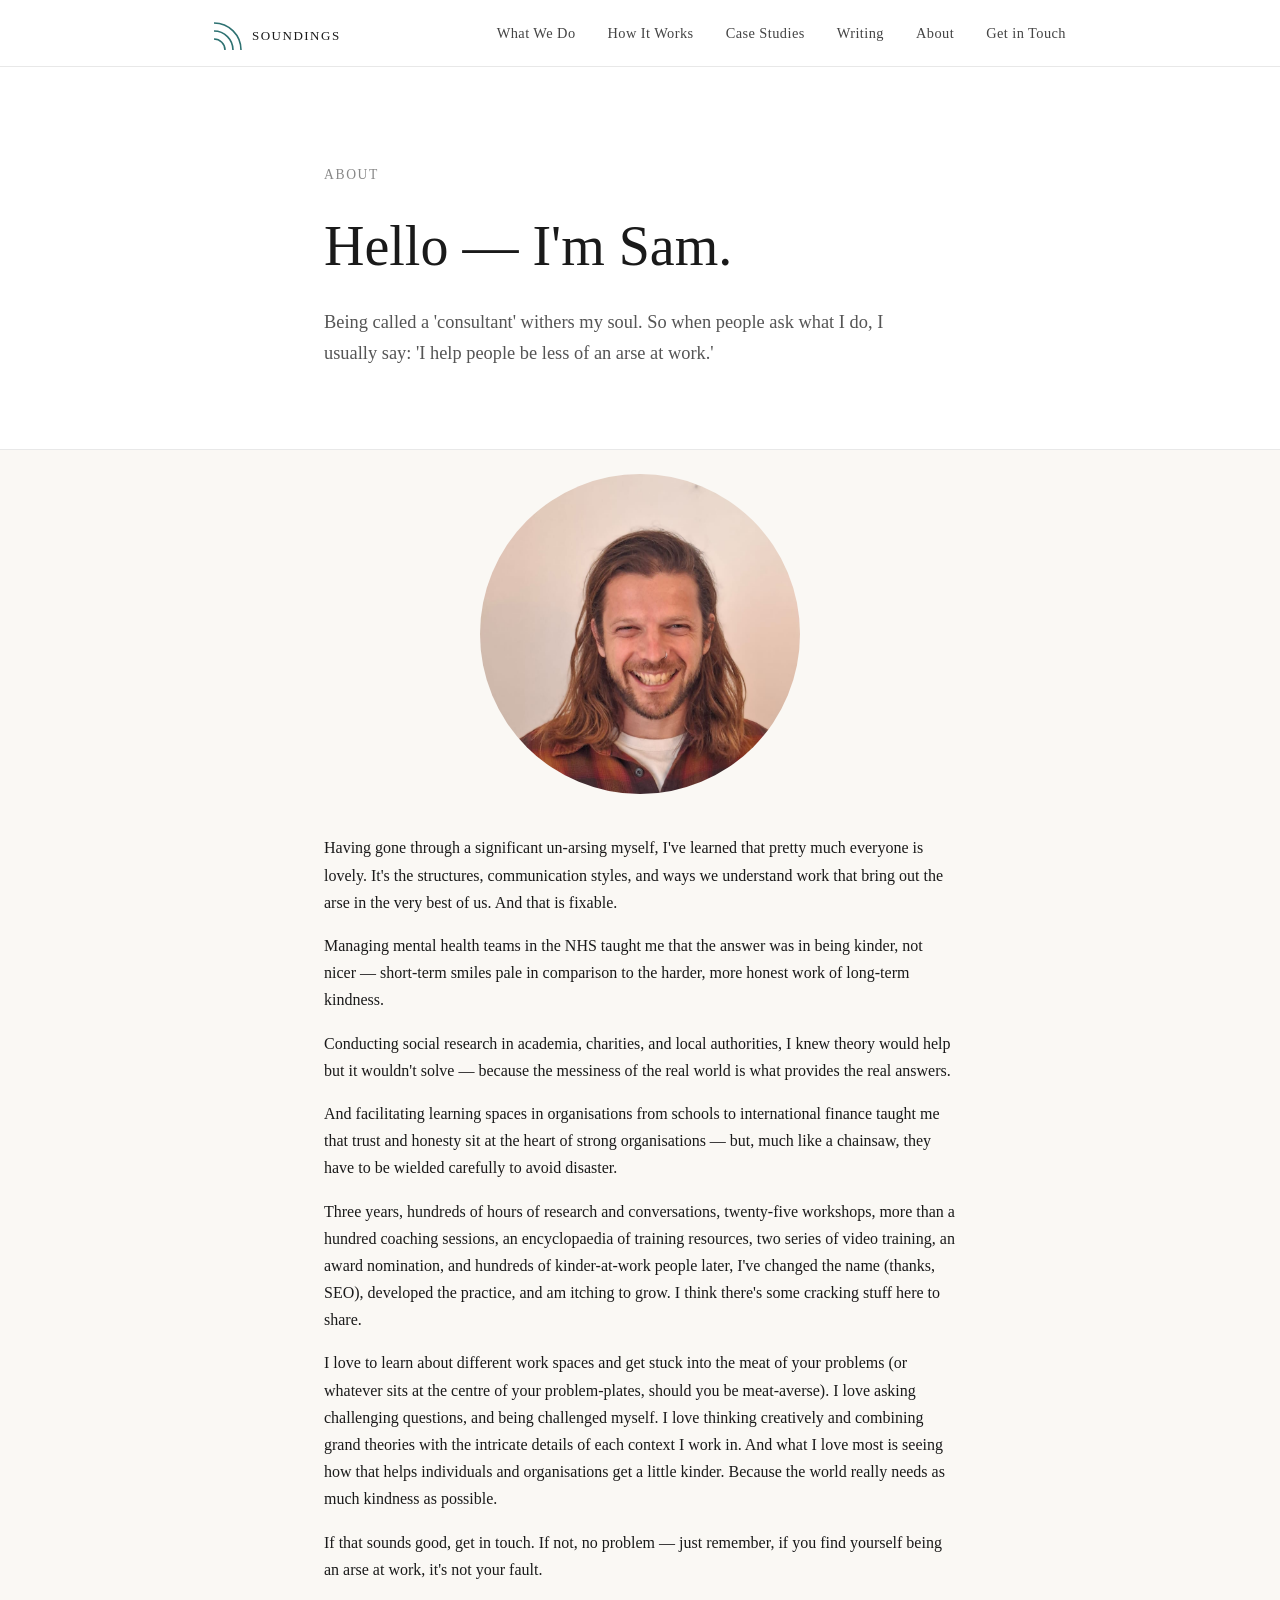
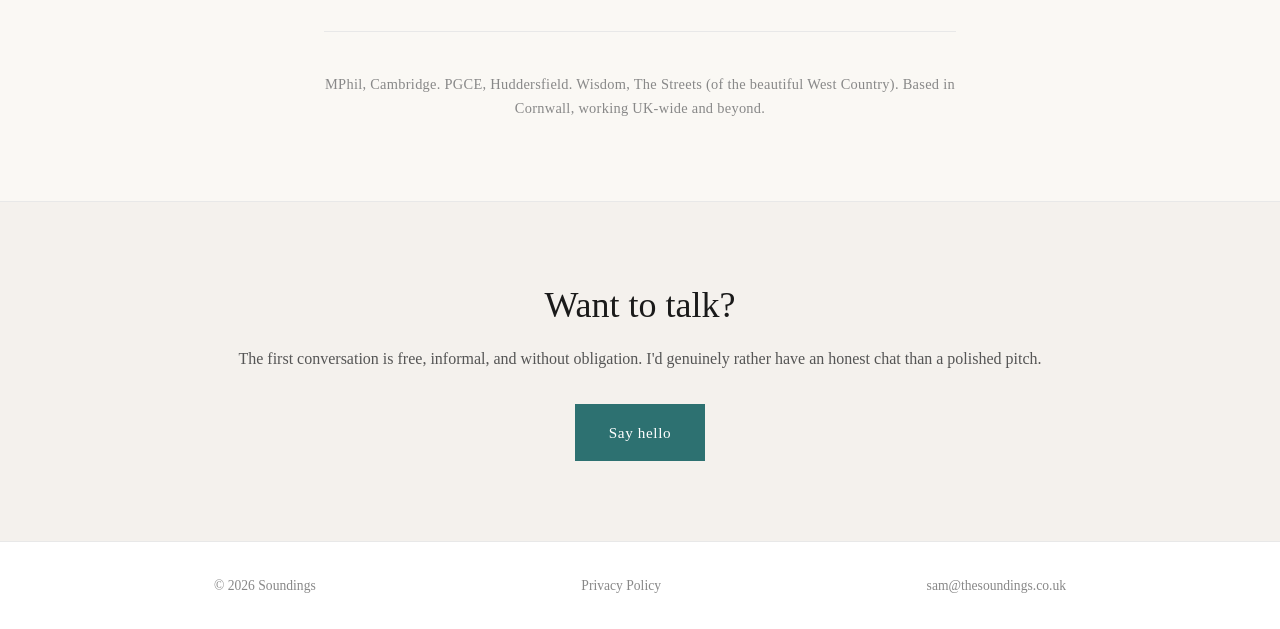
==== about.html @ e71f7541 "Re-add Schema markup and canonical tags (lost in page updates) Co-Authored-By: Claude Sonnet 4.6 <no" ====
<!DOCTYPE html>
<html lang="en">
<head>
  <meta charset="UTF-8" />
  <meta name="viewport" content="width=device-width, initial-scale=1.0" />
  <title>About — Soundings</title>
  <meta name="description" content="About Sam Kammerling — founder of Soundings. Years in the NHS, charities, and mental health work, distilled into a practice for kinder workplaces." />
  <link rel="canonical" href="https://thesoundings.co.uk/about.html" />
  <link rel="stylesheet" href="style.css" />
  <script type="application/ld+json">
  {
    "@context": "https://schema.org",
    "@type": "Person",
    "name": "Sam Kammerling",
    "jobTitle": "Organisational Development Practitioner",
    "description": "Founder of Soundings. Background in NHS mental health management, social research, and learning facilitation. MPhil, Cambridge. Based in Cornwall, working UK-wide.",
    "url": "https://thesoundings.co.uk/about.html",
    "email": "sam@thesoundings.co.uk",
    "worksFor": {
      "@type": "Organization",
      "name": "Soundings",
      "url": "https://thesoundings.co.uk"
    },
    "alumniOf": [
      {
        "@type": "EducationalOrganization",
        "name": "University of Cambridge"
      },
      {
        "@type": "EducationalOrganization",
        "name": "University of Huddersfield"
      }
    ],
    "address": {
      "@type": "PostalAddress",
      "addressRegion": "Cornwall",
      "addressCountry": "GB"
    }
  }
  </script>
</head>
<body>

  <nav>
    <div class="nav-inner">
      <a href="index.html" class="nav-logo">
        <svg width="180" height="34" viewBox="0 0 180 34" fill="none" xmlns="http://www.w3.org/2000/svg" role="img" aria-label="Soundings">
          <path d="M 0 23 A 11 11 0 0 1 11 34" stroke="#2d7171" stroke-width="1.6" stroke-linecap="round"/>
          <path d="M 0 15 A 19 19 0 0 1 19 34" stroke="#2d7171" stroke-width="1.6" stroke-linecap="round"/>
          <path d="M 0 7  A 27 27 0 0 1 27 34" stroke="#2d7171" stroke-width="1.6" stroke-linecap="round"/>
          <text x="38" y="24" font-family="Georgia, serif" font-size="13" fill="#1a1a1a" letter-spacing="1.5">SOUNDINGS</text>
        </svg>
      </a>
      <ul class="nav-links">
        <li><a href="what-we-do.html">What We Do</a></li>
        <li><a href="how-it-works.html">How It Works</a></li>
        <li><a href="case-studies.html">Case Studies</a></li>
        <li><a href="writing.html">Writing</a></li>
        <li><a href="about.html">About</a></li>
        <li><a href="contact.html">Get in Touch</a></li>
      </ul>
    </div>
  </nav>

  <section class="hero">
    <div class="container" style="max-width: 680px;">
      <p class="hero-eyebrow">About</p>
      <h1>Hello — I'm Sam.</h1>
      <p class="hero-sub">Being called a 'consultant' withers my soul. So when people ask what I do, I usually say: 'I help people be less of an arse at work.'</p>
    </div>
  </section>

  <section style="padding-top: 1.5rem; background: #faf8f4;">
    <div class="container" style="max-width: 680px;">

      <div style="display: flex; justify-content: center; margin-bottom: 2.5rem;">
        <div class="profile-photo-wrap">
          <img src="sam.jpg" alt="Sam Kammerling, founder of Soundings" class="profile-photo" />
        </div>
      </div>

      <p>Having gone through a significant un-arsing myself, I've learned that pretty much everyone is lovely. It's the structures, communication styles, and ways we understand work that bring out the arse in the very best of us. And that is fixable.</p>

      <p>Managing mental health teams in the NHS taught me that the answer was in being kinder, not nicer — short-term smiles pale in comparison to the harder, more honest work of long-term kindness.</p>

      <p>Conducting social research in academia, charities, and local authorities, I knew theory would help but it wouldn't solve — because the messiness of the real world is what provides the real answers.</p>

      <p>And facilitating learning spaces in organisations from schools to international finance taught me that trust and honesty sit at the heart of strong organisations — but, much like a chainsaw, they have to be wielded carefully to avoid disaster.</p>

      <p>Three years, hundreds of hours of research and conversations, twenty-five workshops, more than a hundred coaching sessions, an encyclopaedia of training resources, two series of video training, an award nomination, and hundreds of kinder-at-work people later, I've changed the name (thanks, SEO), developed the practice, and am itching to grow. I think there's some cracking stuff here to share.</p>

      <p>I love to learn about different work spaces and get stuck into the meat of your problems (or whatever sits at the centre of your problem-plates, should you be meat-averse). I love asking challenging questions, and being challenged myself. I love thinking creatively and combining grand theories with the intricate details of each context I work in. And what I love most is seeing how that helps individuals and organisations get a little kinder. Because the world really needs as much kindness as possible.</p>

      <p>If that sounds good, get in touch. If not, no problem — just remember, if you find yourself being an arse at work, it's not your fault.</p>

      <hr class="divider" style="margin-top: 3rem;" />

      <p class="credentials">MPhil, Cambridge. PGCE, Huddersfield. Wisdom, The Streets (of the beautiful West Country). Based in Cornwall, working UK-wide and beyond.</p>

    </div>
  </section>

  <section class="cta-section">
    <div class="container">
      <h2>Want to talk?</h2>
      <p>The first conversation is free, informal, and without obligation. I'd genuinely rather have an honest chat than a polished pitch.</p>
      <a href="contact.html" class="btn btn-primary">Say hello</a>
    </div>
  </section>

  <footer>
    <div class="footer-inner">
      <span>© 2026 Soundings</span>
      <span><a href="privacy.html">Privacy Policy</a></span>
      <span><a href="mailto:sam@thesoundings.co.uk">sam@thesoundings.co.uk</a></span>
    </div>
  </footer>

</body>
</html>
---- style.css ----
/* ===== RESET & BASE ===== */
*, *::before, *::after { box-sizing: border-box; margin: 0; padding: 0; }

html { font-size: 16px; scroll-behavior: smooth; }

body {
  font-family: 'Georgia', serif;
  color: #1a1a1a;
  background: #fff;
  line-height: 1.7;
}

img { max-width: 100%; display: block; }

a { color: inherit; text-decoration: none; }

/* ===== TYPOGRAPHY ===== */
h1, h2, h3, h4 {
  font-family: 'Georgia', serif;
  font-weight: normal;
  line-height: 1.3;
}

h1 { font-size: clamp(2rem, 5vw, 3.5rem); }
h2 { font-size: clamp(1.5rem, 3vw, 2.25rem); margin-bottom: 1rem; }
h3 { font-size: 1.25rem; margin-bottom: 0.5rem; }

p { margin-bottom: 1rem; }
p:last-child { margin-bottom: 0; }

/* ===== LAYOUT ===== */
.container {
  max-width: 900px;
  margin: 0 auto;
  padding: 0 1.5rem;
}

section { padding: 5rem 0; }

/* ===== NAV ===== */
nav {
  position: sticky;
  top: 0;
  background: #fff;
  border-bottom: 1px solid #e8e8e8;
  z-index: 100;
  padding: 1rem 0;
}

.nav-inner {
  display: flex;
  align-items: center;
  justify-content: space-between;
  max-width: 900px;
  margin: 0 auto;
  padding: 0 1.5rem;
}

.nav-logo {
  display: flex;
  align-items: center;
  line-height: 0;
}

.nav-links {
  display: flex;
  gap: 2rem;
  list-style: none;
}

.nav-links a {
  font-size: 0.9rem;
  letter-spacing: 0.03em;
  color: #444;
  transition: color 0.2s;
}

.nav-links a:hover { color: #1a1a1a; }

/* ===== HERO SPLIT ===== */
.hero-split {
  display: flex;
  align-items: center;
  gap: 4rem;
}

.hero-text {
  flex: 1;
  min-width: 0;
}

.hero-photo-wrap {
  width: 340px;
  height: 340px;
  border-radius: 50%;
  overflow: hidden;
  flex-shrink: 0;
  box-shadow: 0 0 0 6px #f4f1ed;
}

.hero-video-wrap {
  max-width: 680px;
  width: 100%;
}

.hero-photo-wrap img {
  width: 100%;
  height: 100%;
  object-fit: cover;
  object-position: center 25%;
  display: block;
  transform: scale(1.2);
  transform-origin: center 30%;
}

/* ===== HERO ===== */
.hero {
  padding: 6rem 0 5rem;
  border-bottom: 1px solid #e8e8e8;
}

.hero-eyebrow {
  font-size: 0.85rem;
  letter-spacing: 0.12em;
  text-transform: uppercase;
  color: #888;
  margin-bottom: 1.5rem;
}

.hero h1 { margin-bottom: 1.5rem; max-width: 700px; }

.hero-sub {
  font-size: 1.15rem;
  color: #555;
  max-width: 580px;
  margin-bottom: 2.5rem;
}

/* ===== BUTTONS ===== */
.btn {
  display: inline-block;
  padding: 0.85rem 2rem;
  font-size: 0.95rem;
  letter-spacing: 0.04em;
  cursor: pointer;
  transition: background 0.2s, color 0.2s;
  border: 2px solid #1a1a1a;
}

.btn-primary {
  background: #2d7171;
  color: #fff;
  border-color: #2d7171;
}

.btn-primary:hover {
  background: #235959;
}

.btn-secondary {
  background: transparent;
  color: #1a1a1a;
  margin-left: 1rem;
}

.btn-secondary:hover {
  background: #f5f5f5;
}

/* ===== STAT STRIP ===== */
.stats {
  background: #f7f7f7;
  padding: 3.5rem 0;
  border-top: 1px solid #e8e8e8;
  border-bottom: 1px solid #e8e8e8;
}

.stats-grid {
  display: grid;
  grid-template-columns: repeat(auto-fit, minmax(180px, 1fr));
  gap: 2rem;
  text-align: center;
}

.stat-number {
  font-size: 2.5rem;
  font-weight: bold;
  display: block;
  margin-bottom: 0.25rem;
}

.stat-label {
  font-size: 0.9rem;
  color: #666;
}

/* ===== WHAT WE DO (homepage preview) ===== */
.services-grid {
  display: grid;
  grid-template-columns: repeat(auto-fit, minmax(240px, 1fr));
  gap: 2rem;
  margin-top: 2.5rem;
}

.service-card {
  padding: 2rem;
  background: #faf8f4;
  border: 1px solid #e0dcd6;
  transition: border-color 0.2s;
}

.service-card:hover {
  border-color: #2d7171;
}

.service-card h3 { margin-bottom: 0.75rem; }

.service-card p { color: #555; font-size: 0.95rem; }

/* ===== ABOUT STRIP ===== */
.about-strip {
  background: #1a4545;
  color: #fff;
}

.about-strip h2 { color: #fff; }

.about-strip p { color: #ccc; }

.about-strip .btn {
  border-color: #fff;
  color: #fff;
  margin-top: 1.5rem;
}

.about-strip .btn:hover {
  background: #fff;
  color: #1a1a1a;
}

.about-strip-inner {
  display: flex;
  align-items: center;
  gap: 2.5rem;
}

.about-strip-photo {
  width: 150px;
  height: 150px;
  border-radius: 50%;
  overflow: hidden;
  flex-shrink: 0;
  border: 3px solid rgba(255,255,255,0.25);
}

.about-strip-photo img {
  width: 100%;
  height: 100%;
  object-fit: cover;
  object-position: center 25%;
  display: block;
  transform: scale(1.2);
  transform-origin: center 30%;
}

/* ===== TESTIMONIAL ===== */
.testimonial-section { background: #f4f1ed; }

blockquote {
  font-size: 1.2rem;
  font-style: italic;
  color: #333;
  border-left: 3px solid #2d7171;
  padding-left: 1.5rem;
  margin-bottom: 1rem;
  max-width: 680px;
}

.quote-attr {
  font-size: 0.85rem;
  color: #888;
  letter-spacing: 0.05em;
}

/* ===== CTA SECTION ===== */
.cta-section {
  background: #f4f1ed;
  border-top: 1px solid #e8e8e8;
  text-align: center;
  padding: 5rem 0;
}

.cta-section h2 { margin-bottom: 1rem; }
.cta-section p { color: #555; margin-bottom: 2rem; }

/* ===== FOOTER ===== */
footer {
  border-top: 1px solid #e8e8e8;
  padding: 2rem 0;
  font-size: 0.85rem;
  color: #888;
}

.footer-inner {
  display: flex;
  justify-content: space-between;
  align-items: center;
  max-width: 900px;
  margin: 0 auto;
  padding: 0 1.5rem;
}

/* ===== WHAT WE DO PAGE ===== */
.offering { padding: 3rem 0; }
.offering h2 {
  margin-bottom: 1rem;
  border-left: 3px solid #2d7171;
  padding-left: 0.75rem;
}
.offering-list { margin: 1rem 0 1rem 1.5rem; color: #555; }
.offering-list li { margin-bottom: 0.4rem; }

.divider { border: none; border-top: 1px solid #e8e8e8; margin: 0; }

/* ===== HOW IT WORKS PAGE ===== */
.steps { padding: 1rem 0; }

.step {
  display: flex;
  gap: 2rem;
  padding: 3rem 0;
  border-bottom: 1px solid #e8e8e8;
}

.step:last-child { border-bottom: none; }

.step-number {
  font-size: 2rem;
  font-weight: bold;
  color: #e0e0e0;
  min-width: 3rem;
  line-height: 1;
  padding-top: 0.2rem;
}

.step-content h3 { margin-bottom: 0.75rem; }
.step-content p { color: #555; }

/* ===== ABOUT PAGE ===== */
.photo-placeholder {
  width: 200px;
  height: 200px;
  background: #e8e8e8;
  border: 2px dashed #bbb;
  display: flex;
  align-items: center;
  justify-content: center;
  text-align: center;
  color: #888;
  font-size: 0.85rem;
  margin: 0 0 3rem 0;
  border-radius: 50%;
}

.profile-photo-wrap {
  width: 320px;
  height: 320px;
  border-radius: 50%;
  overflow: hidden;
  flex-shrink: 0;
}

.profile-photo {
  width: 100%;
  height: 100%;
  object-fit: cover;
  object-position: center 25%;
  display: block;
  transform: scale(1.2);
  transform-origin: center 30%;
}

.about-list {
  margin: 1rem 0 1rem 1.5rem;
  color: #555;
}

.about-list li {
  margin-bottom: 0.6rem;
  color: #b25c00;
  background: #fff8ef;
  padding: 0.4rem 0.6rem;
  border-left: 3px solid #d99020;
  list-style: none;
  font-size: 0.95rem;
}

.credentials {
  font-size: 0.9rem;
  color: #888;
  text-align: center;
  margin-top: 2.5rem;
  letter-spacing: 0.02em;
}

/* ===== HOMEPAGE OUTCOMES SECTION ===== */
.outcomes-section {
  padding: 5rem 0;
  border-top: 1px solid #e8e8e8;
  border-bottom: 1px solid #e8e8e8;
}

.outcomes-intro {
  color: #555;
  max-width: 620px;
  font-size: 1.05rem;
  margin-bottom: 2.5rem;
}

.outcomes-list {
  list-style: none;
  padding: 0;
  display: grid;
  gap: 1rem;
  max-width: 720px;
  counter-reset: outcomes;
}

.outcomes-list li {
  padding: 1.1rem 1.4rem;
  background: #faf8f4;
  border-left: 3px solid #2d7171;
  font-size: 1.05rem;
  color: #1a1a1a;
  counter-increment: outcomes;
  display: flex;
  align-items: center;
  gap: 1rem;
}

.outcomes-list li::before {
  content: counter(outcomes);
  font-size: 1.8rem;
  font-weight: bold;
  color: #2d7171;
  min-width: 1.5rem;
  flex-shrink: 0;
  line-height: 1;
  opacity: 0.7;
}

/* ===== PULL QUOTE ===== */
.pull-quote-section {
  padding: 3.5rem 0;
  background: #f4f1ed;
  border-top: 1px solid #e8e8e8;
  border-bottom: 1px solid #e8e8e8;
}

.pull-quote {
  font-size: clamp(1.1rem, 2.5vw, 1.4rem);
  border-left: none;
  padding-left: 0;
  text-align: center;
  max-width: 100%;
  color: #1a1a1a;
}

/* ===== TESTIMONIAL CAROUSEL ===== */
.testimonial-carousel {
  display: grid;
  position: relative;
}

.testimonial-carousel .testimonial {
  grid-area: 1 / 1;
  opacity: 0;
  visibility: hidden;
  transition: opacity 0.4s ease, visibility 0.4s;
}

.testimonial-carousel .testimonial.active {
  opacity: 1;
  visibility: visible;
}

.testimonial-dots {
  display: flex;
  gap: 0.6rem;
  justify-content: flex-start;
  margin-top: 2rem;
  padding-left: 0;
  list-style: none;
}

.testimonial-dots .dot {
  width: 10px;
  height: 10px;
  border-radius: 50%;
  background: #ccc;
  border: none;
  cursor: pointer;
  padding: 0;
  transition: background 0.2s;
}

.testimonial-dots .dot.active {
  background: #2d7171;
}

.testimonial-dots .dot:hover {
  background: #888;
}

@media (prefers-reduced-motion: reduce) {
  .testimonial-carousel .testimonial {
    transition: none;
  }
}

@media (max-width: 600px) {
  .testimonial-dots .dot {
    width: 16px;
    height: 16px;
  }
}

/* ===== CASE STUDIES PAGE ===== */
.case-study { padding: 3rem 0; }
.case-study h2 { margin-bottom: 1rem; }
.case-study p { color: #444; margin-bottom: 0.85rem; }

.case-study-tag {
  font-size: 0.8rem;
  letter-spacing: 0.1em;
  text-transform: uppercase;
  color: #888;
  margin-bottom: 0.75rem;
}

/* ===== VIDEO FEATURES ===== */
.video-features {
  margin-bottom: 1rem;
}

.video-feature {
  display: flex;
  align-items: center;
  gap: 2.5rem;
  padding: 2.5rem 0;
  border-bottom: 1px solid #e8e8e8;
}

.video-feature:last-child {
  border-bottom: none;
}

.video-feature--reverse {
  flex-direction: row-reverse;
}

.video-feature-video {
  flex: 0 0 52%;
}

.video-feature-text h3 {
  margin-bottom: 0.75rem;
}

.video-feature-text p {
  color: #555;
}

@media (max-width: 700px) {
  .video-feature,
  .video-feature--reverse {
    flex-direction: column;
  }
  .video-feature-video {
    flex: none;
    width: 100%;
  }
}

/* ===== WRITING INDEX THUMBNAILS ===== */
.writing-thumb {
  width: 160px;
  height: 120px;
  object-fit: cover;
  display: block;
  margin-bottom: 1rem;
}

/* ===== ARTICLE FIGURES ===== */
.article-figure {
  margin: 2rem 0;
}
.article-figure img {
  width: 100%;
  display: block;
}
.article-figure figcaption {
  font-size: 0.8rem;
  color: #888;
  margin-top: 0.5rem;
  font-style: italic;
  line-height: 1.5;
}

/* ===== CONTACT PAGE ===== */
.contact-layout {
  display: grid;
  grid-template-columns: 1fr 320px;
  gap: 4rem;
  align-items: start;
}

.form-group { margin-bottom: 1.5rem; }

.form-group label {
  display: block;
  font-size: 0.9rem;
  font-weight: bold;
  margin-bottom: 0.4rem;
}

.form-group input,
.form-group textarea {
  width: 100%;
  padding: 0.75rem 1rem;
  border: 1px solid #ccc;
  font-family: inherit;
  font-size: 1rem;
  color: #1a1a1a;
  background: #fff;
  transition: border-color 0.2s;
}

.form-group input:focus,
.form-group textarea:focus {
  outline: none;
  border-color: #1a1a1a;
}

.contact-info h3 { margin-bottom: 1rem; }
.contact-info p { color: #555; font-size: 0.95rem; }

/* ===== RESPONSIVE ===== */
@media (max-width: 600px) {
  .nav-links { display: none; }
  .btn-secondary { display: none; }
  .footer-inner { flex-direction: column; gap: 0.5rem; text-align: center; }
  .about-strip-inner { flex-direction: column; text-align: center; }
  .hero-split { flex-direction: column; gap: 2rem; }
  .hero-photo-wrap { width: 200px; height: 200px; }
  .video-grid { grid-template-columns: 1fr !important; }
}
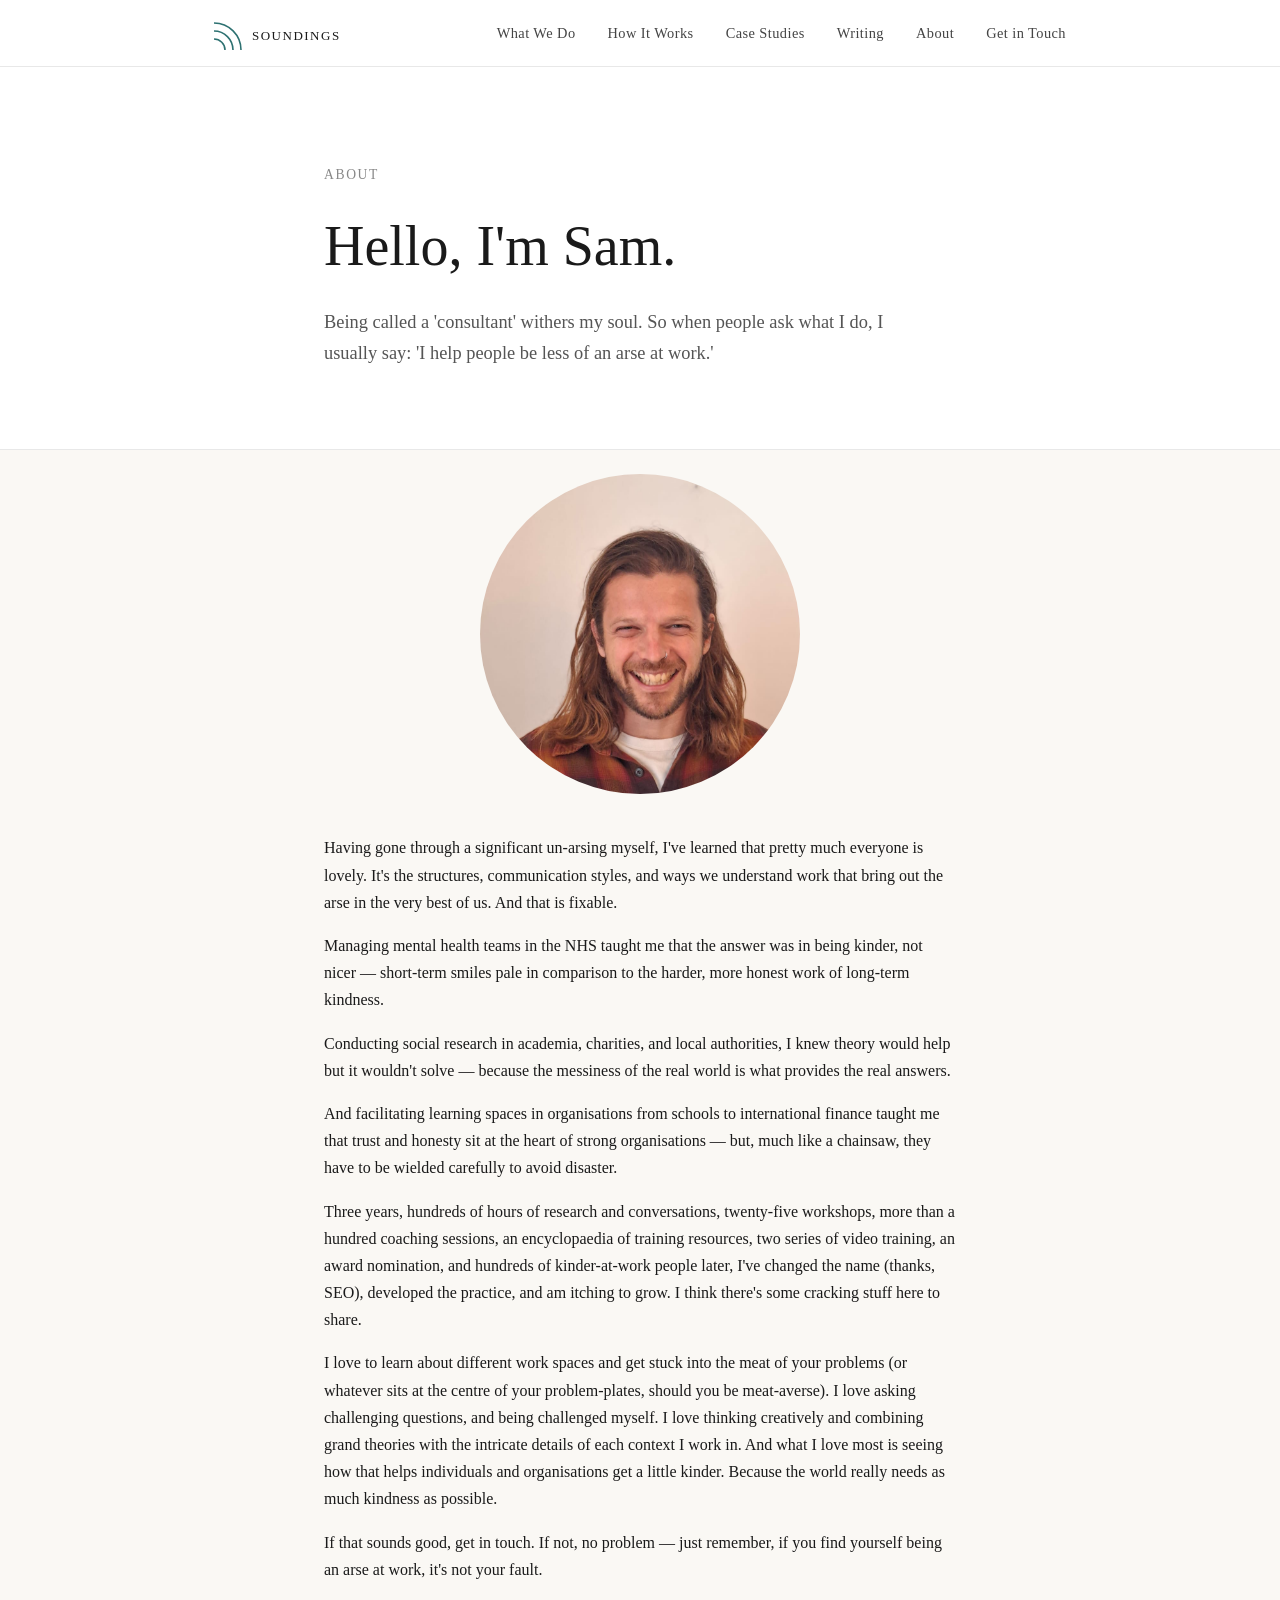
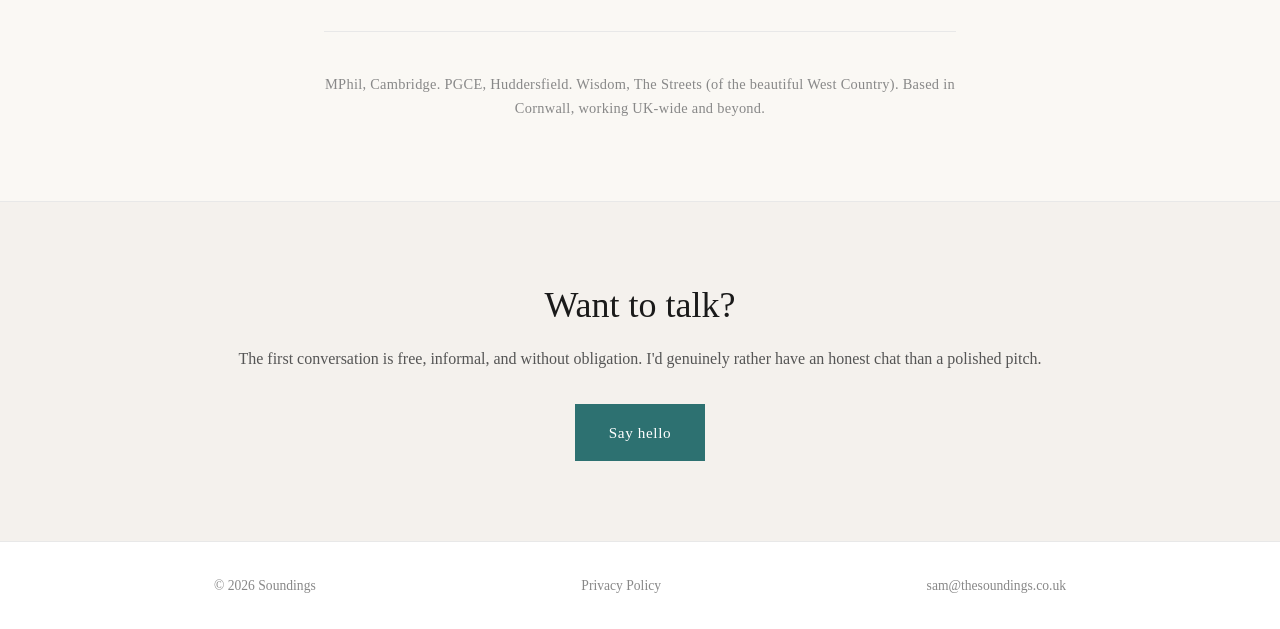
==== commit 4b605486: "Fix About page H1 — comma not em dash" ====
--- a/about.html
+++ b/about.html
@@ -5,39 +5,8 @@
   <meta name="viewport" content="width=device-width, initial-scale=1.0" />
   <title>About — Soundings</title>
   <meta name="description" content="About Sam Kammerling — founder of Soundings. Years in the NHS, charities, and mental health work, distilled into a practice for kinder workplaces." />
-  <link rel="canonical" href="https://thesoundings.co.uk/about.html" />
+  <link rel="icon" href="favicon.svg" type="image/svg+xml">
   <link rel="stylesheet" href="style.css" />
-  <script type="application/ld+json">
-  {
-    "@context": "https://schema.org",
-    "@type": "Person",
-    "name": "Sam Kammerling",
-    "jobTitle": "Organisational Development Practitioner",
-    "description": "Founder of Soundings. Background in NHS mental health management, social research, and learning facilitation. MPhil, Cambridge. Based in Cornwall, working UK-wide.",
-    "url": "https://thesoundings.co.uk/about.html",
-    "email": "sam@thesoundings.co.uk",
-    "worksFor": {
-      "@type": "Organization",
-      "name": "Soundings",
-      "url": "https://thesoundings.co.uk"
-    },
-    "alumniOf": [
-      {
-        "@type": "EducationalOrganization",
-        "name": "University of Cambridge"
-      },
-      {
-        "@type": "EducationalOrganization",
-        "name": "University of Huddersfield"
-      }
-    ],
-    "address": {
-      "@type": "PostalAddress",
-      "addressRegion": "Cornwall",
-      "addressCountry": "GB"
-    }
-  }
-  </script>
 </head>
 <body>
 
@@ -65,7 +34,7 @@
   <section class="hero">
     <div class="container" style="max-width: 680px;">
       <p class="hero-eyebrow">About</p>
-      <h1>Hello — I'm Sam.</h1>
+      <h1>Hello, I'm Sam.</h1>
       <p class="hero-sub">Being called a 'consultant' withers my soul. So when people ask what I do, I usually say: 'I help people be less of an arse at work.'</p>
     </div>
   </section>
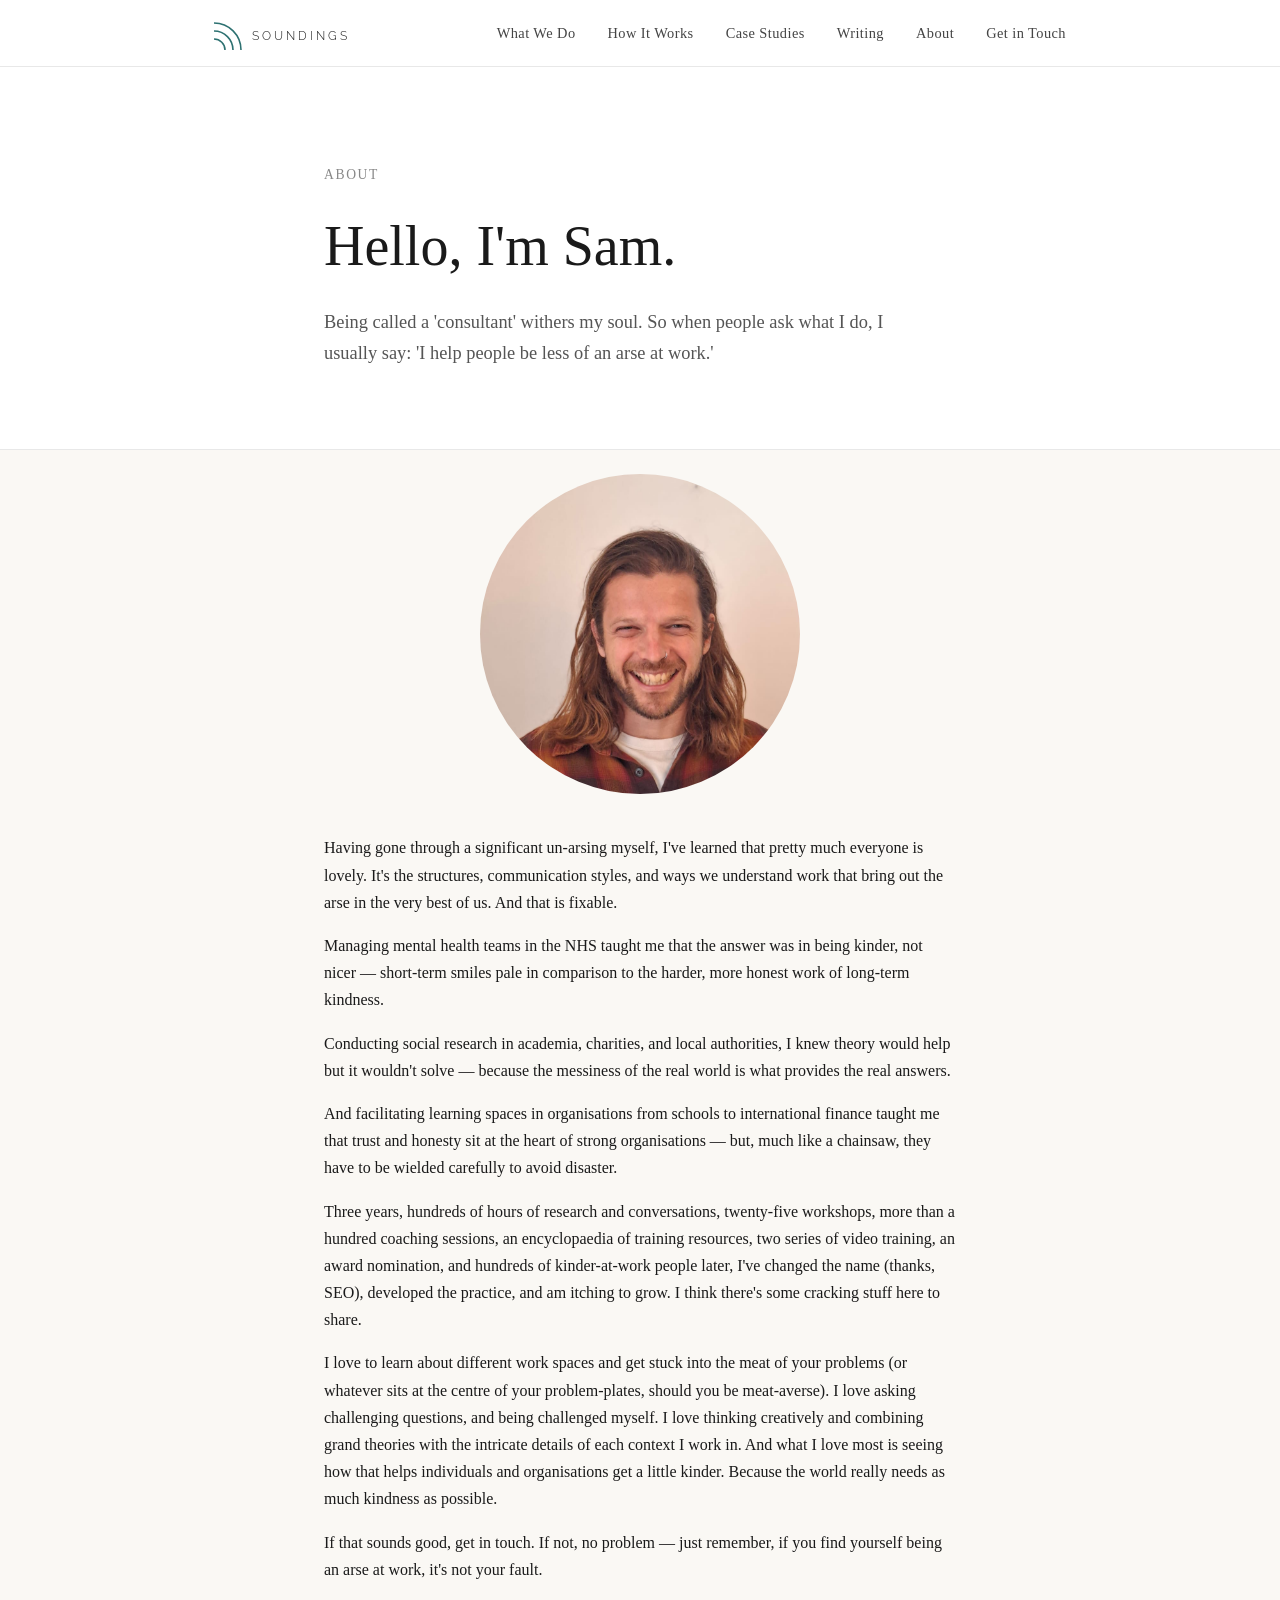
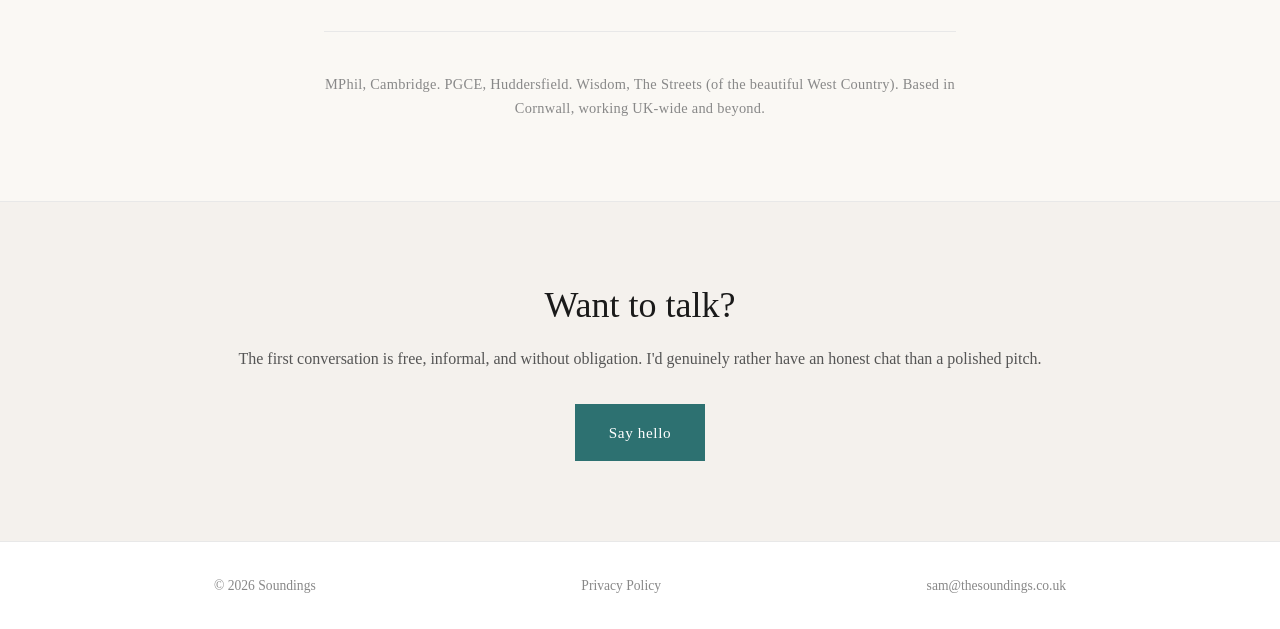
==== commit c96da3b0: "Switch logo font to Raleway Light Loads Raleway 300 via Google Fonts on all pages. Updates nav SVG t" ====
--- a/about.html
+++ b/about.html
@@ -5,6 +5,9 @@
   <meta name="viewport" content="width=device-width, initial-scale=1.0" />
   <title>About — Soundings</title>
   <meta name="description" content="About Sam Kammerling — founder of Soundings. Years in the NHS, charities, and mental health work, distilled into a practice for kinder workplaces." />
+  <link rel="preconnect" href="https://fonts.googleapis.com">
+  <link rel="preconnect" href="https://fonts.gstatic.com" crossorigin>
+  <link href="https://fonts.googleapis.com/css2?family=Raleway:wght@300&display=swap" rel="stylesheet">
   <link rel="icon" href="favicon.svg" type="image/svg+xml">
   <link rel="stylesheet" href="style.css" />
 </head>
@@ -17,7 +20,7 @@
           <path d="M 0 23 A 11 11 0 0 1 11 34" stroke="#2d7171" stroke-width="1.6" stroke-linecap="round"/>
           <path d="M 0 15 A 19 19 0 0 1 19 34" stroke="#2d7171" stroke-width="1.6" stroke-linecap="round"/>
           <path d="M 0 7  A 27 27 0 0 1 27 34" stroke="#2d7171" stroke-width="1.6" stroke-linecap="round"/>
-          <text x="38" y="24" font-family="Georgia, serif" font-size="13" fill="#1a1a1a" letter-spacing="1.5">SOUNDINGS</text>
+          <text x="38" y="24" font-family="'Raleway', sans-serif" font-weight="300" font-size="12" fill="#1a1a1a" letter-spacing="3">SOUNDINGS</text>
         </svg>
       </a>
       <ul class="nav-links">
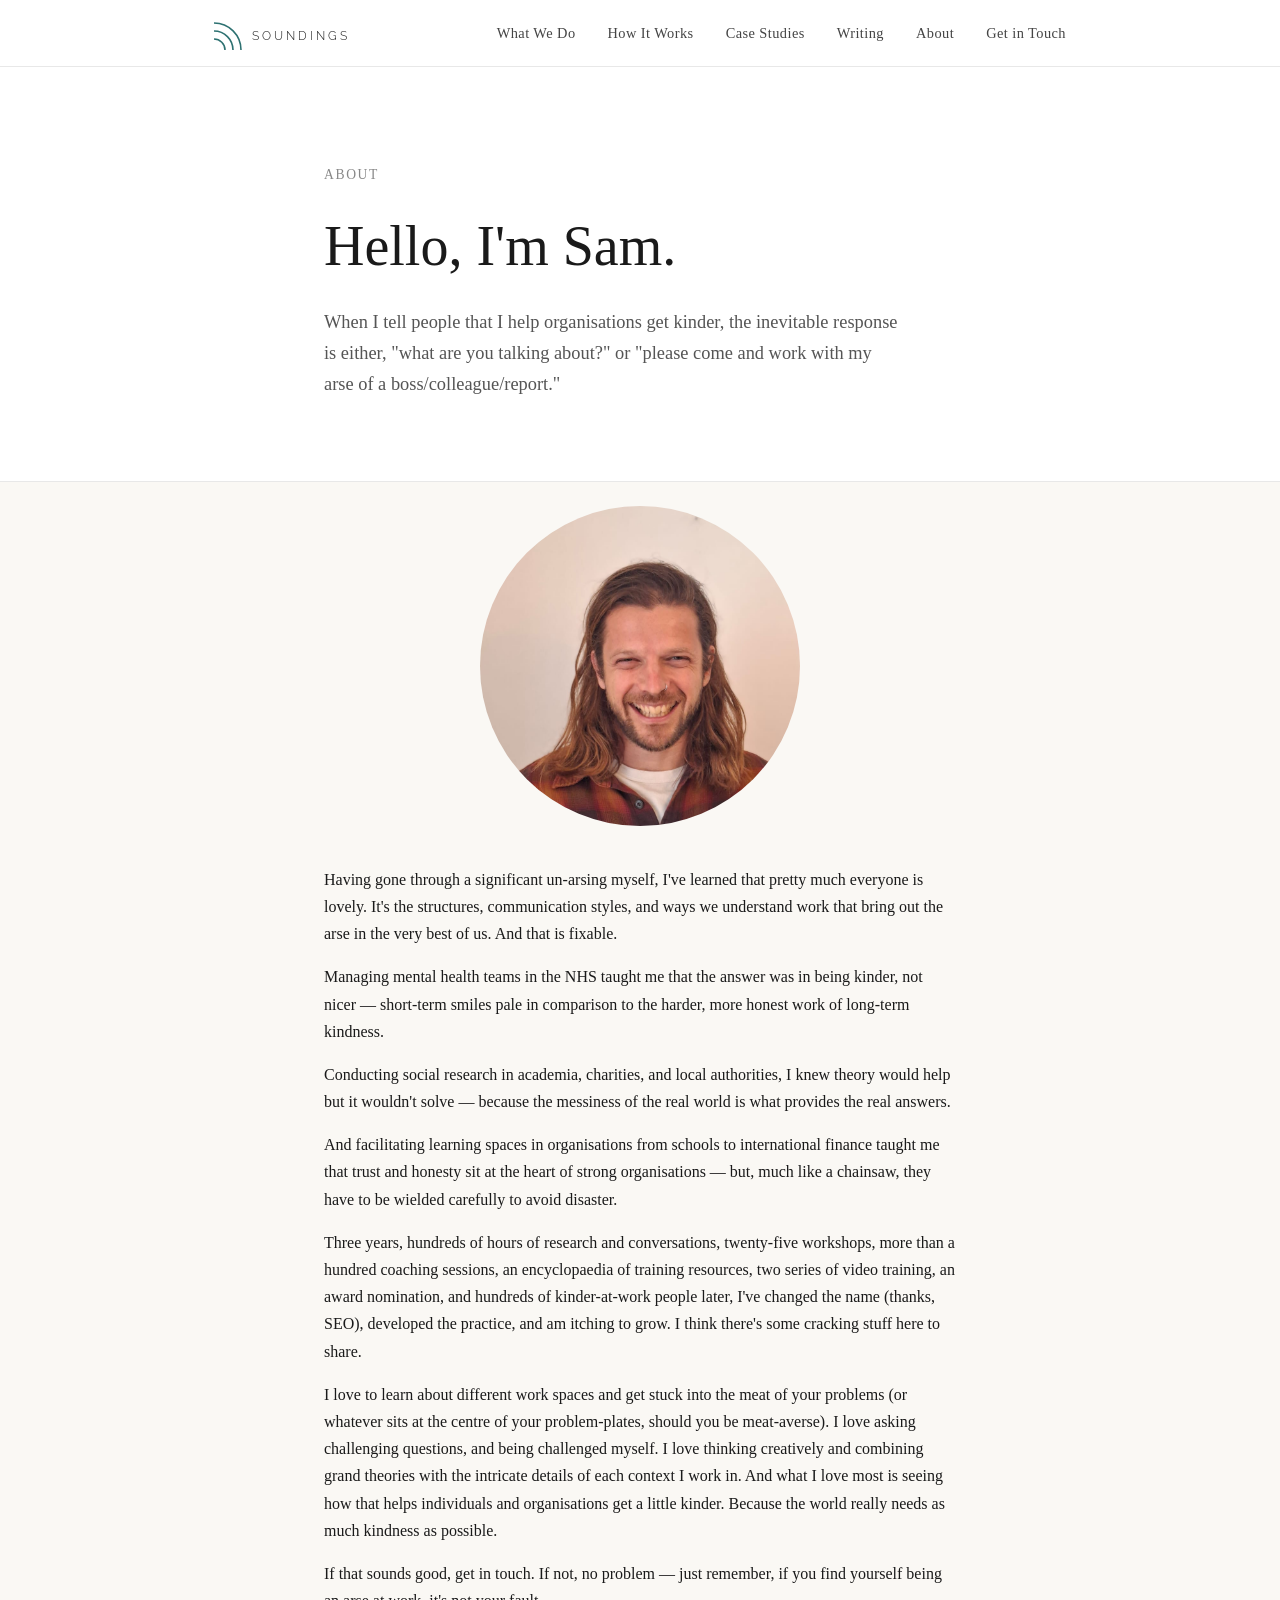
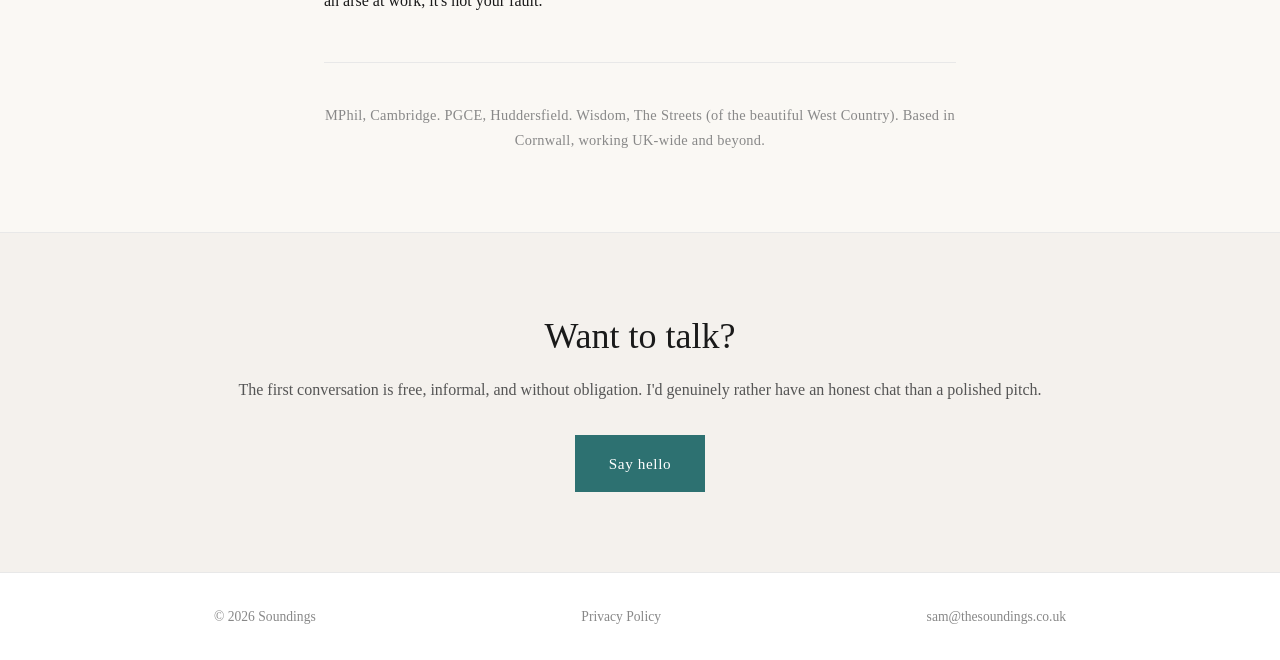
==== commit 182769ec: "Update About page hero intro" ====
--- a/about.html
+++ b/about.html
@@ -38,7 +38,7 @@
     <div class="container" style="max-width: 680px;">
       <p class="hero-eyebrow">About</p>
       <h1>Hello, I'm Sam.</h1>
-      <p class="hero-sub">Being called a 'consultant' withers my soul. So when people ask what I do, I usually say: 'I help people be less of an arse at work.'</p>
+      <p class="hero-sub">When I tell people that I help organisations get kinder, the inevitable response is either, "what are you talking about?" or "please come and work with my arse of a boss/colleague/report."</p>
     </div>
   </section>
 
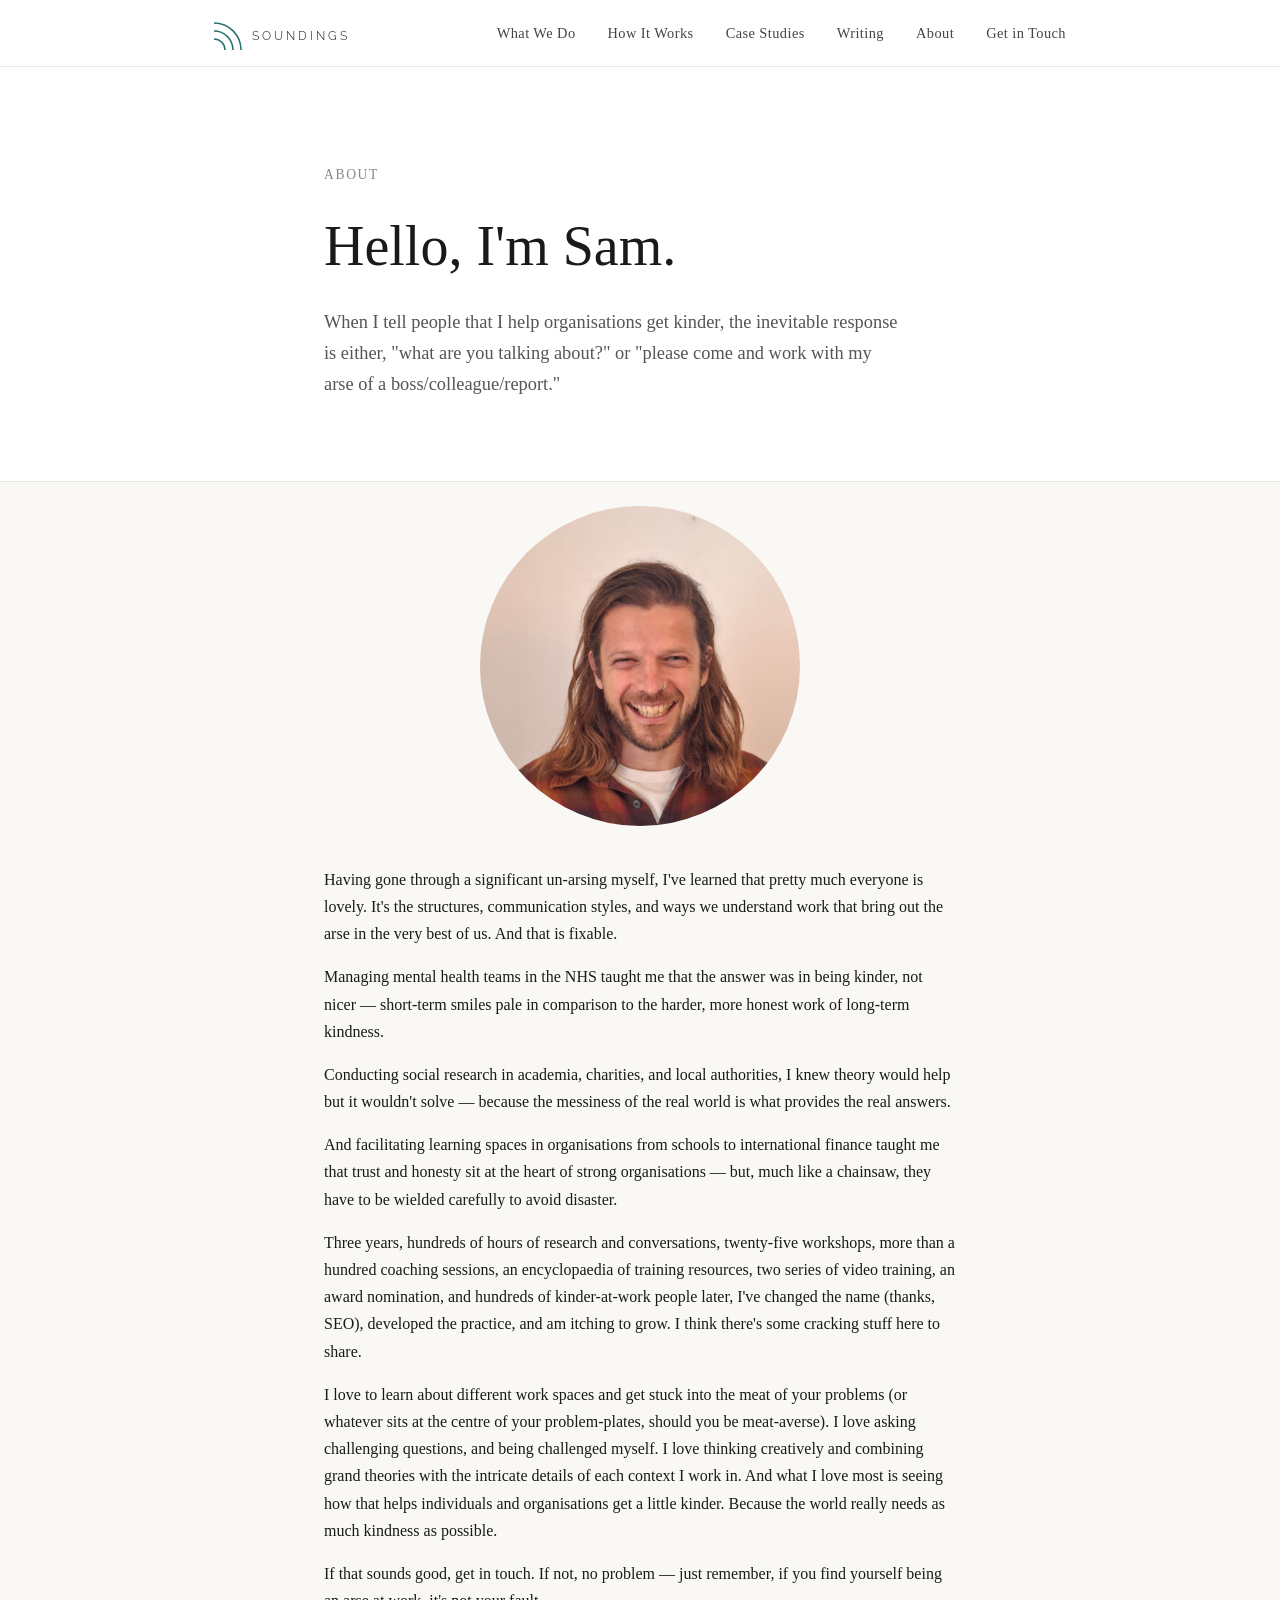
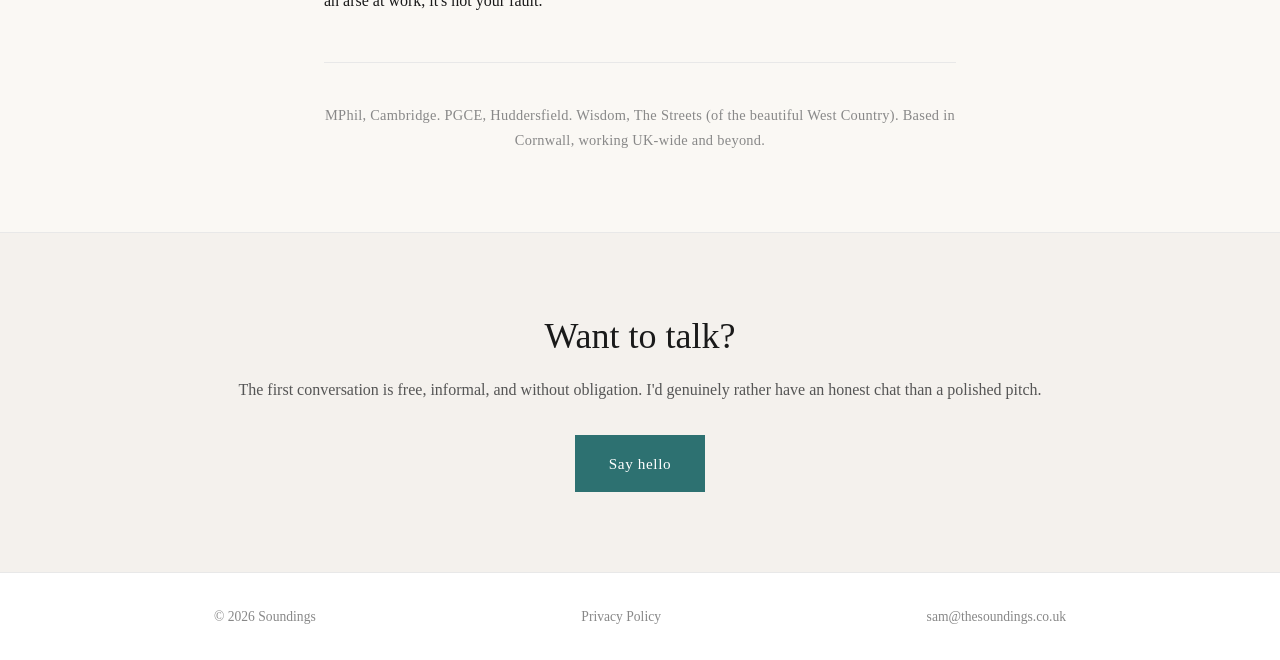
==== commit f5387efa: "Add Open Graph tags to all pages + restore Schema and canonical tags Every page now has og:title, og" ====
--- a/about.html
+++ b/about.html
@@ -9,7 +9,32 @@
   <link rel="preconnect" href="https://fonts.gstatic.com" crossorigin>
   <link href="https://fonts.googleapis.com/css2?family=Raleway:wght@300&display=swap" rel="stylesheet">
   <link rel="icon" href="favicon.svg" type="image/svg+xml">
+  <link rel="canonical" href="https://thesoundings.co.uk/about.html" />
+  <meta property="og:type" content="website" />
+  <meta property="og:site_name" content="Soundings" />
+  <meta property="og:title" content="About — Soundings" />
+  <meta property="og:description" content="About Sam Kammerling — founder of Soundings. Years in the NHS, charities, and mental health work, distilled into a practice for kinder workplaces." />
+  <meta property="og:url" content="https://thesoundings.co.uk/about.html" />
+  <meta property="og:image" content="https://thesoundings.co.uk/sam-second.jpg" />
+  <meta name="twitter:card" content="summary_large_image" />
   <link rel="stylesheet" href="style.css" />
+  <script type="application/ld+json">
+  {
+    "@context": "https://schema.org",
+    "@type": "Person",
+    "name": "Sam Kammerling",
+    "jobTitle": "Organisational Development Practitioner",
+    "description": "Founder of Soundings. Background in NHS mental health management, social research, and learning facilitation. MPhil, Cambridge. Based in Cornwall, working UK-wide.",
+    "url": "https://thesoundings.co.uk/about.html",
+    "email": "sam@thesoundings.co.uk",
+    "worksFor": { "@type": "Organization", "name": "Soundings", "url": "https://thesoundings.co.uk" },
+    "alumniOf": [
+      { "@type": "EducationalOrganization", "name": "University of Cambridge" },
+      { "@type": "EducationalOrganization", "name": "University of Huddersfield" }
+    ],
+    "address": { "@type": "PostalAddress", "addressRegion": "Cornwall", "addressCountry": "GB" }
+  }
+  </script>
 </head>
 <body>
 
--- a/style.css
+++ b/style.css
@@ -376,7 +376,7 @@
   object-fit: cover;
   object-position: center 25%;
   display: block;
-  transform: scale(1.2);
+  transform: translateX(-0.75%) scale(1.2);
   transform-origin: center 30%;
 }
 
